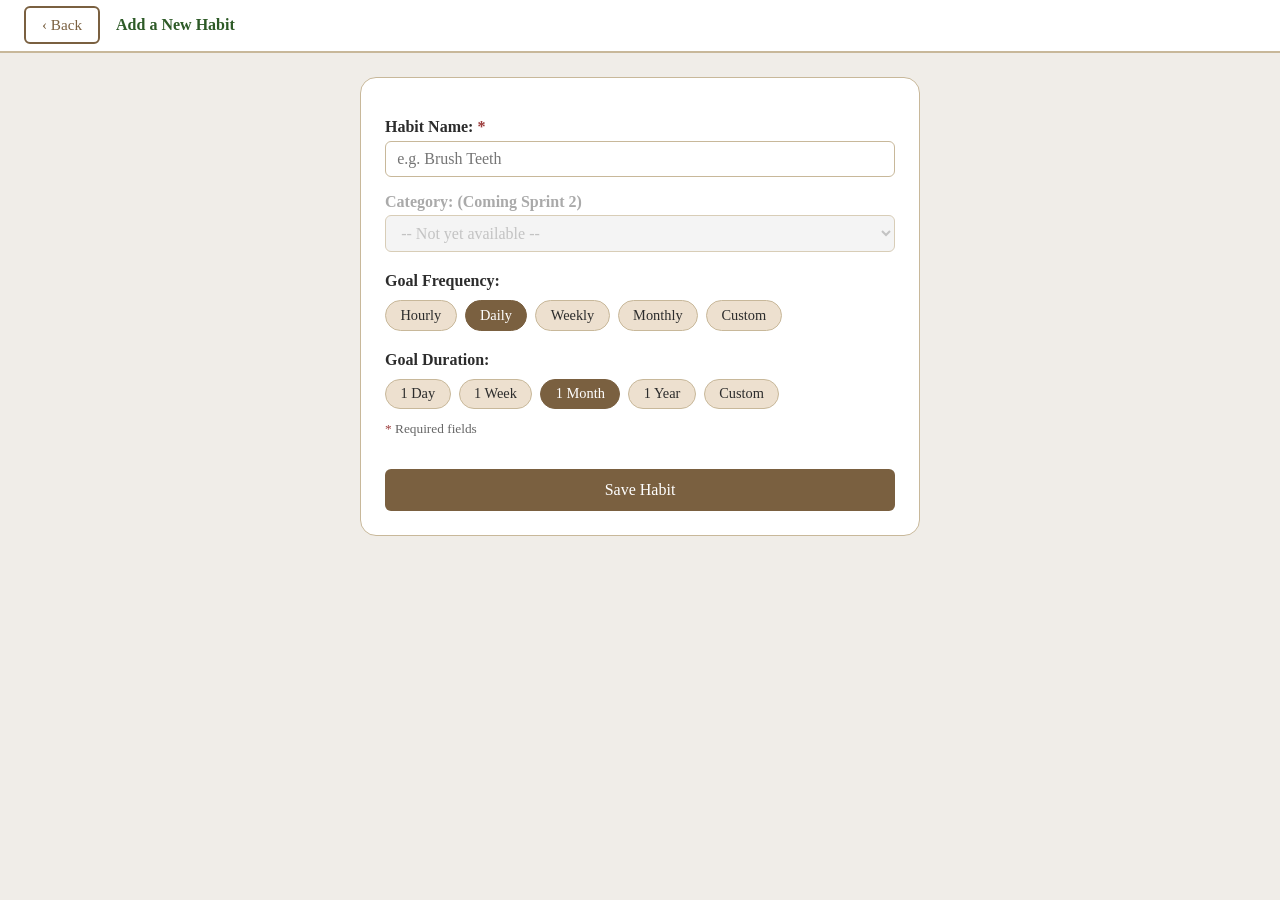
==== frontend/public/addHabit.html @ 7460a184 "Sprint 1 implementation, fully commented." ====
<!-- Hunter B. Franklin
CS361-400, Spring 2026

Assignment #5: Main Program Implementation
State: Sprint #1 implemented
Due: 05/04/2026 -->

<!-- HTML setup: -->
<!DOCTYPE html>
<html lang="en">
<head>
  <meta charset="UTF-8" />
  <title>Habit-at — Add Habit</title>
  <link rel="stylesheet" href="style.css" />
</head>
<body class="page-add-habit">

  <!-- Nav. bar (consistent throughout): -->
  <nav id="add-nav-bar">
    <button class="btn-back" onclick="goBack()">&lsaquo; Back</button>
    <span class="nav-title">Add a New Habit</span>
  </nav>

  <!-- Add / Save Habit form: -->
  <div class="form-card">

    <!-- Habit name label: -->
    <label for="add-name">Habit Name: <span class="required">*</span></label>
    <input id="add-name" type="text" placeholder="e.g. Brush Teeth" />

    <!-- Button to show 'to be implemented' Categories -->
    <label class="label-disabled">Category: (Coming Sprint 2)</label>
    <select id="add-category" disabled class="input-disabled">
      <option value="">-- Not yet available --</option>
    </select>
    
    <!-- To be implemented: -->
    <!-- Category Buttons (including Custom): -->
    <!-- <label for="add-category">Category: <span class="required">*</span></label>
    <select id="add-category">
      <option value="">-- Select --</option>
      <option>Health</option>
      <option>Fitness</option>
      <option>Mindfulness</option>
      <option>Productivity</option>
      <option>Social</option>
      <option>Personal</option>
      <option>Learning</option>
      <option>Other</option>
    </select> -->
   

    <!-- Frequency buttons: -->
    <p class="field-label">Goal Frequency:</p>
    <div class="pill-group">
      <button type="button" class="pill" onclick="selectFreq(this)" data-value="hourly">Hourly</button>
      <button type="button" class="pill active" onclick="selectFreq(this)" data-value="daily">Daily</button>
      <button type="button" class="pill" onclick="selectFreq(this)" data-value="weekly">Weekly</button>
      <button type="button" class="pill" onclick="selectFreq(this)" data-value="monthly">Monthly</button>
      <button type="button" class="pill" onclick="selectFreq(this)" data-value="custom">Custom</button>
    </div>
    <input type="hidden" id="add-frequency" value="daily" />
    <input type="text" id="add-frequency-custom" placeholder="e.g. twice a day" hidden />

    <!-- All duration buttons (including Custom): -->
    <p class="field-label">Goal Duration:</p>
    <div class="pill-group">
      <button type="button" class="pill" onclick="selectDuration(this)" data-value="1 day">1 Day</button>
      <button type="button" class="pill" onclick="selectDuration(this)" data-value="1 week">1 Week</button>
      <button type="button" class="pill active" onclick="selectDuration(this)" data-value="1 month">1 Month</button>
      <button type="button" class="pill" onclick="selectDuration(this)" data-value="1 year">1 Year</button>
      <button type="button" class="pill" onclick="selectDuration(this)" data-value="custom">Custom</button>
    </div>
    <input type="hidden" id="add-duration" value="1 month" />
    <input type="text" id="add-duration-custom" placeholder="e.g. 6 weeks" hidden />

    <!-- Error message & Save Habit button: -->
    <p id="add-error" class="error-msg" hidden></p>
    <p><small><span class="required">*</span> Required fields</small></p>
    <button class="btn-primary btn-save" onclick="saveHabit()">Save Habit</button>

  </div>

  <!-- To be implemented: -->
  <!-- Back-out Confirmation Modals: -->
  <!-- <div id="back-confirm" class="confirm-modal" hidden>
    <p><strong>Are you sure you want to go back?</strong></p>
    <p>You may lose your unsaved habit.</p>
    <div class="confirm-buttons">
      <button class="btn-danger" onclick="confirmGoBack()">Yes, go back</button>
      <button class="btn-primary" onclick="cancelGoBack()">No, return to Habit</button>
    </div>
  </div> -->

  <script src="addHabit.js"></script>
</body>
</html>
---- frontend/public/style.css ----
/* Hunter B. Franklin
CS361-400, Spring 2026

Assignment #5: Main Program Implementation
State: Sprint #1 implemented
Due: 05/04/2026 */

/* Color palette from the paper prototype:
     #2d5a27  dark green
     #7a6040  warm brown 
     #c8b89a  light tan 
     #ede0cf  pale tan
     #f0ede8  off-white
     #9b3a3a  muted red 
     #f5f0c8  pale yellow
*/

/* Base reset: removes default browser config, enforces consistent font and sizing, 
and includes form controls for font inheritance. */

*, *::before, *::after {
  box-sizing: border-box;
  margin: 0;
  padding: 0;
}
input,
select,
button,
textarea,
pre {
  font-family: Georgia, "Times New Roman", serif;
}
body {
  font-family: Georgia, "Times New Roman", serif;
  background-color: #f0ede8;
  color: #2c2c2c;
  min-height: 100vh;
}
h1 { color: #2d5a27; font-size: 1.6rem; margin-bottom: 0.6rem; }
h2 { color: #2d5a27; margin-bottom: 0.4rem; }
p  { margin-bottom: 0.6rem; line-height: 1.6; }
ul { padding-left: 1.4rem; margin-bottom: 0.8rem; }
li { margin-bottom: 0.3rem; }
label {
  display: block;
  font-weight: bold;
  margin-top: 1rem;
  margin-bottom: 0.3rem;
}
input[type="text"],
select {
  width: 100%;
  padding: 0.5rem 0.7rem;
  border: 1px solid #c8b89a;
  border-radius: 6px;
  font-size: 1rem;
  font-family: inherit;
  background: #fff;
}
input[type="text"]:focus,
select:focus {
  outline: 2px solid #7a6040;
}
small { color: #666; }

/* Logo: styles for the logo. */

.logo-inline  { display: flex; align-items: center; gap: 0.4rem; }
.logo-small   { width: 200px; height: 200px; object-fit: contain; }

/* Button (btn): includes all button variants through the app. */

.btn-primary {
  background-color: #7a6040;
  color: #fff;
  border: none;
  border-radius: 6px;
  padding: 0.5rem 1.2rem;
  font-size: 0.95rem;
  font-family: inherit;
  cursor: pointer;
}
.btn-primary:hover { background-color: #5e4a30; }
.btn-secondary {
  background-color: transparent;
  color: #7a6040;
  border: 2px solid #7a6040;
  border-radius: 6px;
  padding: 0.5rem 1rem;
  font-size: 0.95rem;
  font-family: inherit;
  cursor: pointer;
}
.btn-secondary:hover { background-color: #ede0cf; }
.btn-back {
  background-color: transparent;
  color: #7a6040;
  border: 2px solid #7a6040;
  border-radius: 6px;
  padding: 0.5rem 1rem;
  font-size: 0.95rem;
  font-family: Georgia, "Times New Roman", serif;
  cursor: pointer;
}
.btn-back:hover { background-color: #ede0cf; }
.btn-danger {
  background-color: #9b3a3a;
  color: #fff;
  border: none;
  border-radius: 6px;
  padding: 0.5rem 1.2rem;
  font-family: inherit;
  cursor: pointer;
}
.btn-danger:hover { background-color: #7a2c2c; }
.btn-delete {
  background: transparent;
  color: #9b3a3a;
  border: 1px solid #9b3a3a;
  border-radius: 6px;
  padding: 0.3rem 0.7rem;
  font-size: 0.85rem;
  font-family: inherit;
  cursor: pointer;
}
.btn-delete:hover { background-color: #f5e0e0; }
.btn-large {
  padding: 0.8rem 2rem;
  font-size: 1.05rem;
  width: 100%;
  max-width: 320px;
}
.btn-save {
  width: 100%;
  padding: 0.75rem;
  margin-top: 1.2rem;
  font-size: 1rem;
}

/* Required: form submission purposes.*/

.required { color: #9b3a3a; }
.error-msg {
  color: #9b3a3a;
  background-color: #fde8e8;
  border: 1px solid #e8b4b4;
  border-radius: 6px;
  padding: 0.5rem 0.8rem;
  margin-top: 0.8rem;
  font-size: 0.9rem;
}

/* Disabled: Features partially implemented that have been greyed out for this
submission. */
.label-disabled {
  color: #aaa;
  display: block;
  font-weight: bold;
  margin-top: 1rem;
  margin-bottom: 0.3rem;
}
.input-disabled {
  background-color: #f0f0f0;
  color: #aaa;
  cursor: not-allowed;
}
.btn-disabled {
  background-color: #ccc;
  color: #888;
  border: none;
  border-radius: 6px;
  padding: 0.5rem 1.2rem;
  font-size: 0.95rem;
  font-family: inherit;
  cursor: not-allowed;
}

/* Buttons (frequency, duration): used during form submission (onboarding and 
add habit). */

.field-label {
  font-weight: bold;
  margin-top: 1rem;
  margin-bottom: 0.4rem;
}
.pill-group {
  display: flex;
  flex-wrap: wrap;
  gap: 0.5rem;
  margin-bottom: 0.4rem;
}
.pill {
  background-color: #ede0cf;
  color: #2c2c2c;
  border: 1px solid #c8b89a;
  border-radius: 20px;
  padding: 0.35rem 0.9rem;
  font-family: inherit;
  font-size: 0.9rem;
  cursor: pointer;
}
.pill:hover  { background-color: #c8b89a; }
.pill.active { background-color: #7a6040; color: #fff; border-color: #7a6040; }

/* Progress bar: global, used in several instances across the app. */

progress {
  height: 14px;
  border-radius: 8px;
  appearance: none;
  background-color: #ddd;
  flex: 1;
}
progress::-webkit-progress-bar   { background-color: #ddd; border-radius: 8px; }
progress::-webkit-progress-value { background-color: #7a6040; border-radius: 8px; }
progress::-moz-progress-bar      { background-color: #7a6040; border-radius: 8px; }

/* Page landing: for centering the habit cards, and element placement. */

.page-landing {
  display: flex;
  justify-content: center;
  align-items: center;
  min-height: 100vh;
  padding: 2rem 1rem;
}
#landing-page {
  background: #fff;
  border: 1px solid #c8b89a;
  border-radius: 16px;
  padding: 2.5rem 2rem;
  width: 100%;
  max-width: 480px;
  box-shadow: 0 2px 16px rgba(0,0,0,0.09);
  display: flex;
  flex-direction: column;
  gap: 1.4rem;
}
#landing-logo {
  display: flex;
  flex-direction: column;
  align-items: center;
  gap: 0.4rem;
}
.logo-animal-placeholder {
  width: 90px;
  height: 90px;
  border-radius: 50%;
  background-color: #ede0cf;
  border: 2px solid #c8b89a;
  margin-bottom: 0.4rem;
}
#landing-logo .logo-text { font-size: 1.8rem; }
.landing-quote {
  font-style: italic;
  color: #7a6040;
  text-align: center;
  border-top: 1px solid #ede0cf;
  padding-top: 0.8rem;
}
#landing-actions {
  display: flex;
  flex-direction: column;
  align-items: center;
  gap: 0.8rem;
}

/* Onboarding: layout, fixed header, sticky footer, etc. */

.page-onboarding {
  display: flex;
  flex-direction: column;
  min-height: 100vh;
}
.ob-header {
  background-color: #fff;
  border-bottom: 2px solid #c8b89a;
  padding: 0.4rem 1.5rem;
  display: flex;
  align-items: center;
  gap: 1.2rem;
}
.ob-header h1 {
  margin: 0;
  font-size: 1.3rem;
}
.ob-content {
  flex: 1;
  overflow-y: auto;
  padding: 1.8rem 1.5rem;
  max-width: 620px;
  width: 100%;
  margin: 0 auto;
}
.ob-aside {
  background-color: #ede0cf;
  border: 1px solid #c8b89a;
  border-radius: 8px;
  padding: 0.9rem 1.1rem;
  margin-top: 1.2rem;
  font-size: 0.9rem;
}
.ob-aside p { margin-bottom: 0.3rem; }
.tour-list li { margin-bottom: 0.7rem; }
.ob-confirm-msg {
  margin-top: 1.2rem;
  font-size: 1rem;
  color: #2d5a27;
}

/* Footer (onboarding): behavior and added progress bar. */
.ob-footer {
  position: sticky;
  bottom: 0;
  background-color: #fff;
  border-top: 2px solid #c8b89a;
  padding: 1rem 1.5rem;
  display: flex;
  align-items: center;
  gap: 1rem;
}
.ob-footer progress {
  flex: 1;
  height: 24px;
  border-radius: 24px;
  appearance: none;
  background-color: #ddd;
}
.ob-footer progress::-webkit-progress-bar {
  background-color: #ddd;
  border-radius: 24px;
}
.ob-footer progress::-webkit-progress-value {
  background-color: #7a6040;
  border-radius: 24px;
  transition: width 0.4s ease;
}
.ob-footer progress::-moz-progress-bar {
  background-color: #7a6040;
  border-radius: 24px;
  transition: width 0.4s ease;
}
.ob-progress-block {
  flex: 1;
  display: flex;
  flex-direction: column;
  align-items: center;
  gap: 0.4rem;
  min-width: 200px;  /* add this */
}
.step-label {
  font-size: 0.85rem;
  color: #555;
}
.footer-spacer {
  width: 80px;
  flex-shrink: 0;
}
#btn-back:not([hidden]) ~ .footer-spacer,
.ob-footer:has(#btn-back:not([hidden])) .footer-spacer {
  display: none;
}

/* Dashboard: all interactions and instances found on the dashboard. */

.page-dashboard {
  display: flex;
  flex-direction: column;
  min-height: 100vh;
}
#nav-bar {
  display: flex;
  align-items: center;
  justify-content: space-between;
  background-color: #fff;
  border-bottom: 2px solid #c8b89a;
  padding: 0.2rem 1.5rem;
  gap: 1rem;
}
#today-date {
  font-size: 2.5rem;
  color: #555;
}
.nav-actions .btn-primary {
  background-color: #6abf4b;
  color: #fff;
  font-size: 1.1rem;
  padding: 0.6rem 1.8rem;
  border-radius: 8px;
  border: none;
}
.nav-actions .btn-primary:hover { background-color: #559e3a; }
#daily-summary {
  display: flex;
  align-items: center;
  gap: 0.8rem;
  background-color: #ede0cf;
  padding: 0.7rem 1.5rem;
  font-size: 0.95rem;
}
.summary-label {
  font-weight: bold;
  white-space: nowrap;
}
#daily-count { white-space: nowrap; color: #555; }
#habit-list {
  list-style: none;
  padding: 1rem 1.5rem;
  display: flex;
  flex-direction: column;
  gap: 0.8rem;
  width: 100%;
}
.habit-card {
  background-color: #a68c6a;
  color: #fff;
  border-radius: 12px;
  padding: 1.2rem 1.5rem;
  display: flex;
  align-items: center;
  justify-content: space-between;
  gap: 1.2rem;
  min-height: 90px;
}
.habit-card:nth-child(even) {
  background-color: #c8a97a;
}
.habit-card-info {
  display: flex;
  flex-direction: column;
  gap: 0.3rem;
  flex: 1;
}
.habit-name { font-size: 1.2rem; font-weight: bold; }
.habit-meta { font-size: 0.88rem; opacity: 0.85; }
.habit-progress-row {
  display: flex;
  align-items: center;
  gap: 0.6rem;
  margin-top: 0.4rem;
}
.habit-progress-bar {
  flex: 1;
  height: 14px;
  border-radius: 14px;
  appearance: none;
  background-color: rgba(255,255,255,0.25);
}
.habit-progress-bar::-webkit-progress-bar {
  background-color: rgba(255,255,255,0.25);
  border-radius: 14px;
}
.habit-progress-bar::-webkit-progress-value {
  background-color: #5a3e28;
  border-radius: 14px;
}
.habit-progress-bar::-moz-progress-bar {
  background-color: #5a3e28;
  border-radius: 14px;
}
.habit-progress-label {
  font-size: 0.82rem;
  white-space: nowrap;
  opacity: 0.9;
}
.habit-card-actions {
  display: flex;
  flex-direction: column;
  gap: 0.5rem;
  align-items: flex-end;
}
 /* To be implemented. */
.btn-complete,
.btn-delete {
  background: transparent;
  color: rgba(255,255,255,0.4);
  border: 1px solid rgba(255,255,255,0.4);
  border-radius: 6px;
  padding: 0.3rem 0.7rem;
  font-size: 0.82rem;
  font-family: inherit;
  cursor: not-allowed;
}
.chevron {
  font-size: 1.6rem;
  opacity: 0.85;
  cursor: pointer;
  padding: 0.2rem 0.4rem;
  border-radius: 6px;
  align-self: center;
  transition: background 0.15s;
}
.chevron:hover { background-color: rgba(255,255,255,0.15); }
#empty-state {
  text-align: center;
  padding: 3rem 2rem;
  color: #555;
  max-width: 400px;
  margin: 0 auto;
}
.empty-quote {
  font-style: italic;
  color: #7a6040;
  margin-bottom: 1.5rem;
}
.empty-bird-placeholder {
  width: 80px;
  height: 80px;
  border-radius: 50%;
  background-color: #ede0cf;
  border: 2px dashed #c8b89a;
  margin: 0 auto 1rem;
}
#empty-state .btn-primary { margin-top: 1rem; }

/* Edit habit: modal coloration and element sizing. */

.modal-overlay {
  display: none;
  position: fixed;
  top: 0; left: 0; right: 0; bottom: 0;
  background-color: rgba(0,0,0,0.45);
  justify-content: center;
  align-items: center;
  z-index: 100;
}
.modal-overlay:not([hidden]) {
  display: flex;
}
.modal-card {
  background: #fff;
  border-radius: 14px;
  padding: 2rem;
  width: 90%;
  max-width: 480px;
  box-shadow: 0 4px 24px rgba(0,0,0,0.18);
  display: flex;
  flex-direction: column;
  gap: 0.4rem;
}
.modal-card h2      { margin-bottom: 0.6rem; }
.modal-card details { margin-bottom: 0.6rem; }
.modal-card summary {
  cursor: pointer;
  font-size: 0.85rem;
  color: #7a6040;
}
.modal-card pre {
  background: #f5f0e8;
  border: 1px solid #c8b89a;
  border-radius: 6px;
  padding: 0.8rem;
  font-size: 0.78rem;
  overflow-x: auto;
  margin-top: 0.4rem;
}
.modal-buttons {
  display: flex;
  justify-content: flex-end;
  gap: 0.8rem;
  margin-top: 1rem;
}

/* Add habit: page layout and element coloration. */

.page-add-habit {
  display: flex;
  flex-direction: column;
  min-height: 100vh;
}
#add-nav-bar {
  display: flex;
  align-items: center;
  gap: 1rem;
  background-color: #fff;
  border-bottom: 2px solid #c8b89a;
  padding: 0.4rem 1.5rem;
}
.nav-title {
  font-weight: bold;
  font-size: 1rem;
  color: #2d5a27;
}
.form-card {
  background: #fff;
  border: 1px solid #c8b89a;
  border-radius: 16px;
  padding: 1.5rem;
  margin: 1.5rem auto;
  max-width: 560px;
  width: calc(100% - 3rem);
}
.confirm-modal {
  background-color: #f5f0c8;
  border: 1px solid #c8b040;
  border-radius: 10px;
  padding: 1.2rem 1.5rem;
  margin: 0 auto 1.5rem;
  max-width: 560px;
  width: calc(100% - 3rem);
}
.confirm-buttons {
  display: flex;
  gap: 0.8rem;
  margin-top: 1rem;
}
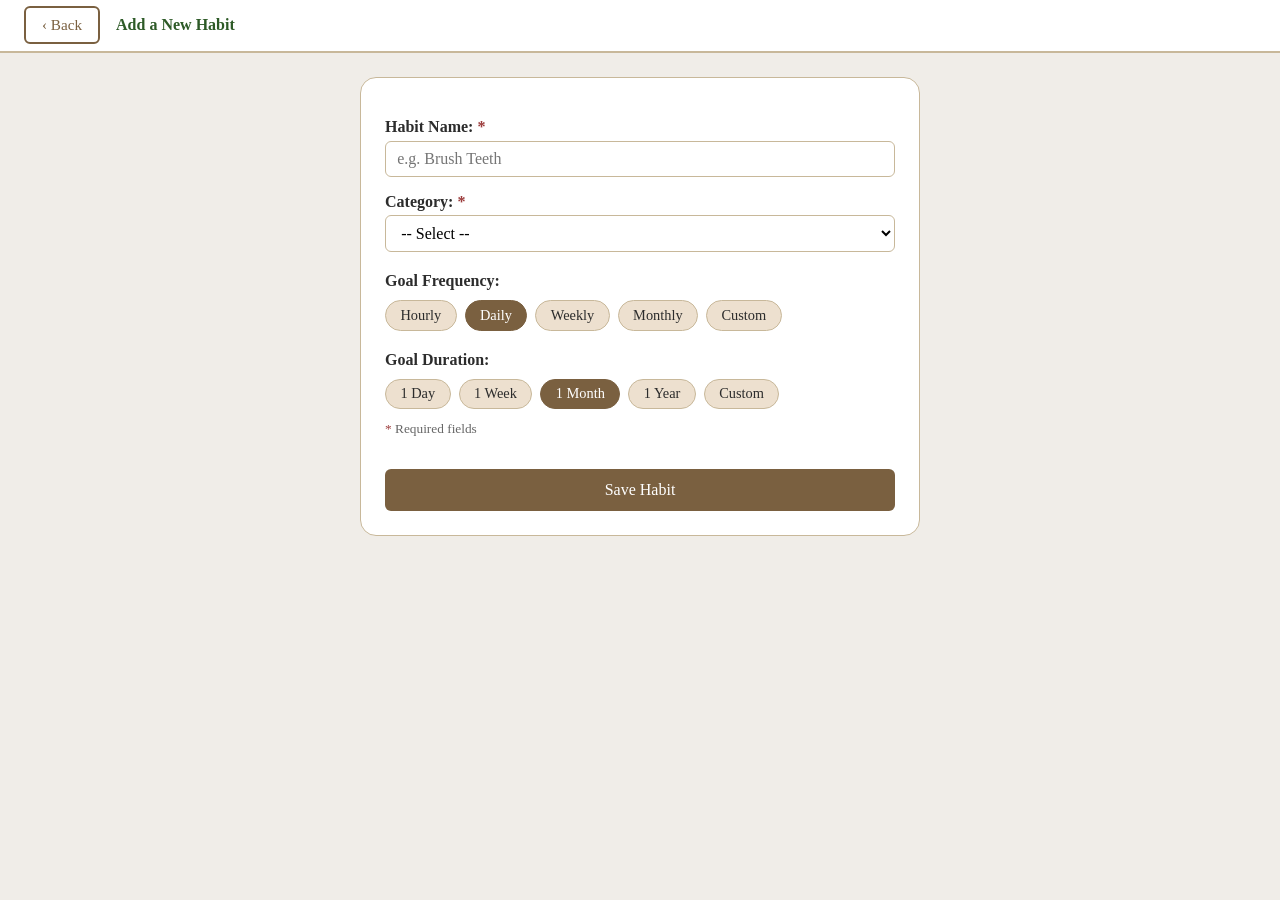
==== commit 51dee919: "feats/docs: major changes in preparation for A9 submission. Will comment on each later." ====
--- a/frontend/public/addHabit.html
+++ b/frontend/public/addHabit.html
@@ -1,9 +1,7 @@
 <!-- Hunter B. Franklin
 CS361-400, Spring 2026
-
-Assignment #5: Main Program Implementation
-State: Sprint #1 implemented
-Due: 05/04/2026 -->
+Assignment #9: Main Program, Big Pool Implementation
+Date: 06/03/2026 -->
 
 <!-- HTML setup: -->
 <!DOCTYPE html>
@@ -28,27 +26,19 @@
     <label for="add-name">Habit Name: <span class="required">*</span></label>
     <input id="add-name" type="text" placeholder="e.g. Brush Teeth" />
 
-    <!-- Button to show 'to be implemented' Categories -->
-    <label class="label-disabled">Category: (Coming Sprint 2)</label>
-    <select id="add-category" disabled class="input-disabled">
-      <option value="">-- Not yet available --</option>
-    </select>
-    
-    <!-- To be implemented: -->
-    <!-- Category Buttons (including Custom): -->
-    <!-- <label for="add-category">Category: <span class="required">*</span></label>
+    <!-- Category dropdown: -->
+    <label for="add-category">Category: <span class="required">*</span></label>
     <select id="add-category">
       <option value="">-- Select --</option>
-      <option>Health</option>
-      <option>Fitness</option>
-      <option>Mindfulness</option>
-      <option>Productivity</option>
-      <option>Social</option>
-      <option>Personal</option>
-      <option>Learning</option>
-      <option>Other</option>
-    </select> -->
-   
+      <option value="Health">Health</option>
+      <option value="Fitness">Fitness</option>
+      <option value="Mindfulness">Mindfulness</option>
+      <option value="Productivity">Productivity</option>
+      <option value="Social">Social</option>
+      <option value="Personal">Personal</option>
+      <option value="Learning">Learning</option>
+      <option value="Other">Other</option>
+    </select>
 
     <!-- Frequency buttons: -->
     <p class="field-label">Goal Frequency:</p>
@@ -81,16 +71,15 @@
 
   </div>
 
-  <!-- To be implemented: -->
-  <!-- Back-out Confirmation Modals: -->
-  <!-- <div id="back-confirm" class="confirm-modal" hidden>
+  <!-- Back-out Confirmation Modal: -->
+  <div id="back-confirm" class="confirm-modal" hidden>
     <p><strong>Are you sure you want to go back?</strong></p>
     <p>You may lose your unsaved habit.</p>
     <div class="confirm-buttons">
       <button class="btn-danger" onclick="confirmGoBack()">Yes, go back</button>
       <button class="btn-primary" onclick="cancelGoBack()">No, return to Habit</button>
     </div>
-  </div> -->
+  </div>
 
   <script src="addHabit.js"></script>
 </body>
--- a/frontend/public/style.css
+++ b/frontend/public/style.css
@@ -1,9 +1,7 @@
 /* Hunter B. Franklin
 CS361-400, Spring 2026
-
-Assignment #5: Main Program Implementation
-State: Sprint #1 implemented
-Due: 05/04/2026 */
+Assignment #9: Main Program, Big Pool Implementation
+Date: 06/03/2026 */
 
 /* Color palette from the paper prototype:
      #2d5a27  dark green
@@ -65,8 +63,13 @@
 
 /* Logo: styles for the logo. */
 
-.logo-inline  { display: flex; align-items: center; gap: 0.4rem; }
-.logo-small   { width: 200px; height: 200px; object-fit: contain; }
+.logo-inline { display: flex; align-items: center; gap: 0.4rem; }
+/* logo-small is used in the nav bar — kept square but sized to nav height */
+.logo-small   { width: 200px; 
+                height: auto;
+                padding: 1rem;
+                display: block; 
+                object-fit: contain; }
 
 /* Button (btn): includes all button variants through the app. */
 
@@ -115,15 +118,15 @@
 .btn-danger:hover { background-color: #7a2c2c; }
 .btn-delete {
   background: transparent;
-  color: #9b3a3a;
-  border: 1px solid #9b3a3a;
+  color: rgba(255,255,255,0.8);
+  border: 1px solid rgba(255,255,255,0.5);
   border-radius: 6px;
   padding: 0.3rem 0.7rem;
-  font-size: 0.85rem;
+  font-size: 0.82rem;
   font-family: inherit;
   cursor: pointer;
 }
-.btn-delete:hover { background-color: #f5e0e0; }
+.btn-delete:hover { background-color: rgba(155,58,58,0.5); }
 .btn-large {
   padding: 0.8rem 2rem;
   font-size: 1.05rem;
@@ -137,7 +140,20 @@
   font-size: 1rem;
 }
 
-/* Required: form submission purposes.*/
+/* Trash and ? nav buttons — match .btn-secondary */
+.btn-icon {
+  background-color: transparent;
+  color: #7a6040;
+  border: 2px solid #7a6040;
+  border-radius: 6px;
+  padding: 0.4rem 0.8rem;
+  font-size: 0.95rem;
+  font-family: Georgia, "Times New Roman", serif;
+  cursor: pointer;
+}
+.btn-icon:hover { background-color: #ede0cf; }
+
+/* Required: form submission purposes. */
 
 .required { color: #9b3a3a; }
 .error-msg {
@@ -275,10 +291,11 @@
 .ob-header {
   background-color: #fff;
   border-bottom: 2px solid #c8b89a;
-  padding: 0.4rem 1.5rem;
+  padding: 0 1.5rem;
   display: flex;
   align-items: center;
   gap: 1.2rem;
+  overflow: hidden;
 }
 .ob-header h1 {
   margin: 0;
@@ -346,7 +363,7 @@
   flex-direction: column;
   align-items: center;
   gap: 0.4rem;
-  min-width: 200px;  /* add this */
+  min-width: 200px;
 }
 .step-label {
   font-size: 0.85rem;
@@ -374,12 +391,22 @@
   justify-content: space-between;
   background-color: #fff;
   border-bottom: 2px solid #c8b89a;
-  padding: 0.2rem 1.5rem;
+  padding: 0 1.5rem;
   gap: 1rem;
-}
-#today-date {
-  font-size: 2.5rem;
-  color: #555;
+  overflow: hidden;
+}
+.nav-logo img {
+  /* Constrain the logo to nav height — logo artwork is untouched */
+  width: 200px;
+  height: auto;
+  object-fit: contain;
+  display: block;
+  padding: 1rem;
+}
+.nav-actions {
+  display: flex;
+  align-items: center;
+  gap: 0.6rem;
 }
 .nav-actions .btn-primary {
   background-color: #6abf4b;
@@ -390,6 +417,64 @@
   border: none;
 }
 .nav-actions .btn-primary:hover { background-color: #559e3a; }
+
+/* Centered date header — sits below nav, slightly larger than nav text */
+#dashboard-date-header {
+  text-align: center;
+  padding: 0.4rem 1.5rem;
+  background-color: #fff;
+  border-bottom: 2px solid #c8b89a;
+  font-size: 1.1rem;
+  font-weight: bold;
+  color: #2d5a27;
+}
+
+/* Search bar — matches the standard text input style */
+#search-bar-wrapper {
+  padding: 0.7rem 1.5rem 0.3rem;
+}
+#habit-search {
+  width: 100%;
+  box-sizing: border-box;
+  padding: 0.5rem 0.7rem;
+  border: 1px solid #c8b89a;
+  border-radius: 6px;
+  background: #fff;
+  font-size: 1rem;
+  font-family: Georgia, "Times New Roman", serif;
+  color: #2c2c2c;
+  outline: none;
+}
+#habit-search:focus { outline: 2px solid #7a6040; }
+
+/* Category filter — matches .pill / .pill.active exactly */
+#category-filter {
+  display: flex;
+  flex-wrap: wrap;
+  gap: 0.5rem;
+  padding: 0.6rem 1.5rem;
+}
+.cat-btn {
+  background-color: #ede0cf;
+  color: #2c2c2c;
+  border: 1px solid #c8b89a;
+  border-radius: 20px;
+  padding: 0.35rem 0.9rem;
+  font-family: Georgia, "Times New Roman", serif;
+  font-size: 0.9rem;
+  cursor: pointer;
+}
+.cat-btn:hover  { background-color: #c8b89a; }
+.cat-btn.active { background-color: #7a6040; color: #fff; border-color: #7a6040; }
+
+/* No results line */
+.no-results {
+  padding: 1rem 1.5rem;
+  color: #555;
+  font-style: italic;
+  list-style: none;
+}
+
 #daily-summary {
   display: flex;
   align-items: center;
@@ -422,9 +507,7 @@
   gap: 1.2rem;
   min-height: 90px;
 }
-.habit-card:nth-child(even) {
-  background-color: #c8a97a;
-}
+.habit-card:nth-child(even) { background-color: #c8a97a; }
 .habit-card-info {
   display: flex;
   flex-direction: column;
@@ -469,28 +552,43 @@
   gap: 0.5rem;
   align-items: flex-end;
 }
- /* To be implemented. */
-.btn-complete,
-.btn-delete {
-  background: transparent;
-  color: rgba(255,255,255,0.4);
-  border: 1px solid rgba(255,255,255,0.4);
+.chevron {
+  font-size: 1.6rem;
+  opacity: 0.85;
+  cursor: pointer;
+  padding: 0.2rem 0.4rem;
+  border-radius: 6px;
+  align-self: center;
+  transition: background 0.15s;
+}
+.chevron:hover { background-color: rgba(255,255,255,0.15); }
+
+/* Complete, Undo complete, and Delete buttons on habit cards */
+.btn-complete {
+  background: rgba(255,255,255,0.15);
+  color: #fff;
+  border: 1px solid rgba(255,255,255,0.6);
   border-radius: 6px;
   padding: 0.3rem 0.7rem;
   font-size: 0.82rem;
   font-family: inherit;
-  cursor: not-allowed;
-}
-.chevron {
-  font-size: 1.6rem;
-  opacity: 0.85;
-  cursor: pointer;
-  padding: 0.2rem 0.4rem;
-  border-radius: 6px;
-  align-self: center;
-  transition: background 0.15s;
-}
-.chevron:hover { background-color: rgba(255,255,255,0.15); }
+  cursor: pointer;
+}
+.btn-complete:hover   { background: rgba(255,255,255,0.3); }
+.btn-complete-done    { opacity: 0.5; cursor: not-allowed; }
+/* Undo completion — same style as btn-complete */
+.btn-undo-complete {
+  background: rgba(255,255,255,0.15);
+  color: #fff;
+  border: 1px solid rgba(255,255,255,0.6);
+  border-radius: 6px;
+  padding: 0.3rem 0.7rem;
+  font-size: 0.82rem;
+  font-family: inherit;
+  cursor: pointer;
+}
+.btn-undo-complete:hover { background: rgba(255,255,255,0.3); }
+
 #empty-state {
   text-align: center;
   padding: 3rem 2rem;
@@ -524,9 +622,7 @@
   align-items: center;
   z-index: 100;
 }
-.modal-overlay:not([hidden]) {
-  display: flex;
-}
+.modal-overlay:not([hidden]) { display: flex; }
 .modal-card {
   background: #fff;
   border-radius: 14px;
@@ -559,6 +655,13 @@
   justify-content: flex-end;
   gap: 0.8rem;
   margin-top: 1rem;
+}
+/* Small variant for the delete confirmation modal */
+.modal-card-sm { max-width: 340px; }
+.delete-modal-sub {
+  font-size: 0.85rem;
+  color: #555;
+  margin-top: 0.3rem;
 }
 
 /* Add habit: page layout and element coloration. */
@@ -603,4 +706,157 @@
   display: flex;
   gap: 0.8rem;
   margin-top: 1rem;
+}
+
+/* Microservice badges on habit cards. */
+
+.habit-card-top-row {
+  display: flex;
+  align-items: center;
+  gap: 0.6rem;
+  flex-wrap: wrap;
+}
+.badge-overdue {
+  background-color: #9b3a3a;
+  color: #fff;
+  font-size: 0.7rem;
+  font-weight: bold;
+  padding: 0.15rem 0.5rem;
+  border-radius: 10px;
+  letter-spacing: 0.05em;
+}
+.habit-microservice-row {
+  display: flex;
+  flex-wrap: wrap;
+  align-items: center;
+  gap: 0.6rem;
+  margin-top: 0.2rem;
+  font-size: 0.8rem;
+  opacity: 0.92;
+}
+.badge-streak  { font-size: 0.82rem; font-weight: bold; }
+.badge-nextdue { font-size: 0.78rem; opacity: 0.85; }
+.badge-status {
+  font-size: 0.75rem;
+  font-weight: bold;
+  padding: 0.1rem 0.5rem;
+  border-radius: 8px;
+  background-color: rgba(255,255,255,0.2);
+}
+.status-on-track { background-color: #2d5a27; color: #fff; }
+.status-behind   { background-color: #9b3a3a; color: #fff; }
+.status-complete { background-color: #5a3e28; color: #fff; }
+
+/* Undo delete toast — uses existing palette colors */
+#undo-toast {
+  position: fixed;
+  bottom: 1.4rem;
+  left: 50%;
+  transform: translateX(-50%);
+  display: flex;
+  align-items: center;
+  gap: 0.7rem;
+  background-color: #2c2c2c;
+  color: #fff;
+  padding: 0.6rem 1.1rem;
+  border-radius: 6px;
+  font-family: Georgia, "Times New Roman", serif;
+  font-size: 0.9rem;
+  z-index: 999;
+  box-shadow: 0 4px 16px rgba(0,0,0,0.25);
+  white-space: nowrap;
+}
+/* Undo button in the delete toast — matches .btn-secondary */
+.btn-undo {
+  background-color: transparent;
+  color: #fff;
+  border: 2px solid #fff;
+  border-radius: 6px;
+  padding: 0.3rem 0.75rem;
+  font-family: Georgia, "Times New Roman", serif;
+  font-size: 0.85rem;
+  cursor: pointer;
+}
+.btn-undo:hover { background-color: rgba(255,255,255,0.15); }
+#undo-countdown {
+  font-size: 0.8rem;
+  opacity: 0.7;
+  min-width: 2ch;
+}
+
+/* Trash panel — matches the overall page card style */
+#trash-panel {
+  position: fixed;
+  top: 0;
+  right: 0;
+  height: 100%;
+  width: min(340px, 90vw);
+  background: #f0ede8;
+  border-left: 2px solid #c8b89a;
+  z-index: 800;
+  overflow-y: auto;
+  box-shadow: -4px 0 16px rgba(0,0,0,0.12);
+}
+#trash-panel-inner { padding: 1.5rem; }
+#trash-panel-header {
+  display: flex;
+  justify-content: space-between;
+  align-items: center;
+  font-weight: bold;
+  font-size: 1rem;
+  color: #2d5a27;
+  margin-bottom: 1rem;
+}
+#trash-list { list-style: none; padding: 0; margin: 0; }
+.trash-item {
+  display: flex;
+  flex-direction: column;
+  gap: 0.15rem;
+  padding: 0.65rem 0;
+  border-bottom: 1px solid #c8b89a;
+}
+.trash-item-name { font-weight: bold; color: #2c2c2c; font-size: 0.95rem; }
+.trash-item-meta { font-size: 0.82rem; color: #555; }
+/* Restore button — matches .btn-secondary */
+.btn-restore {
+  align-self: flex-start;
+  margin-top: 0.4rem;
+  background-color: transparent;
+  color: #7a6040;
+  border: 2px solid #7a6040;
+  border-radius: 6px;
+  padding: 0.3rem 0.8rem;
+  font-family: Georgia, "Times New Roman", serif;
+  font-size: 0.85rem;
+  cursor: pointer;
+}
+.btn-restore:hover { background-color: #ede0cf; }
+#trash-empty {
+  color: #555;
+  font-style: italic;
+  font-size: 0.9rem;
+  margin-top: 0.5rem;
+}
+
+/* Tooltip overlay — matches the modal card style */
+#tooltip-overlay {
+  position: fixed;
+  top: 3.8rem;
+  right: 1.5rem;
+  background: #fff;
+  border: 1px solid #c8b89a;
+  border-radius: 6px;
+  padding: 0.8rem 1rem;
+  z-index: 900;
+  font-family: Georgia, "Times New Roman", serif;
+  font-size: 0.88rem;
+  color: #2c2c2c;
+  box-shadow: 0 2px 16px rgba(0,0,0,0.09);
+  display: flex;
+  flex-direction: column;
+  gap: 0.4rem;
+  min-width: 250px;
+}
+#tooltip-overlay[hidden] {
+  display: none;
 }
